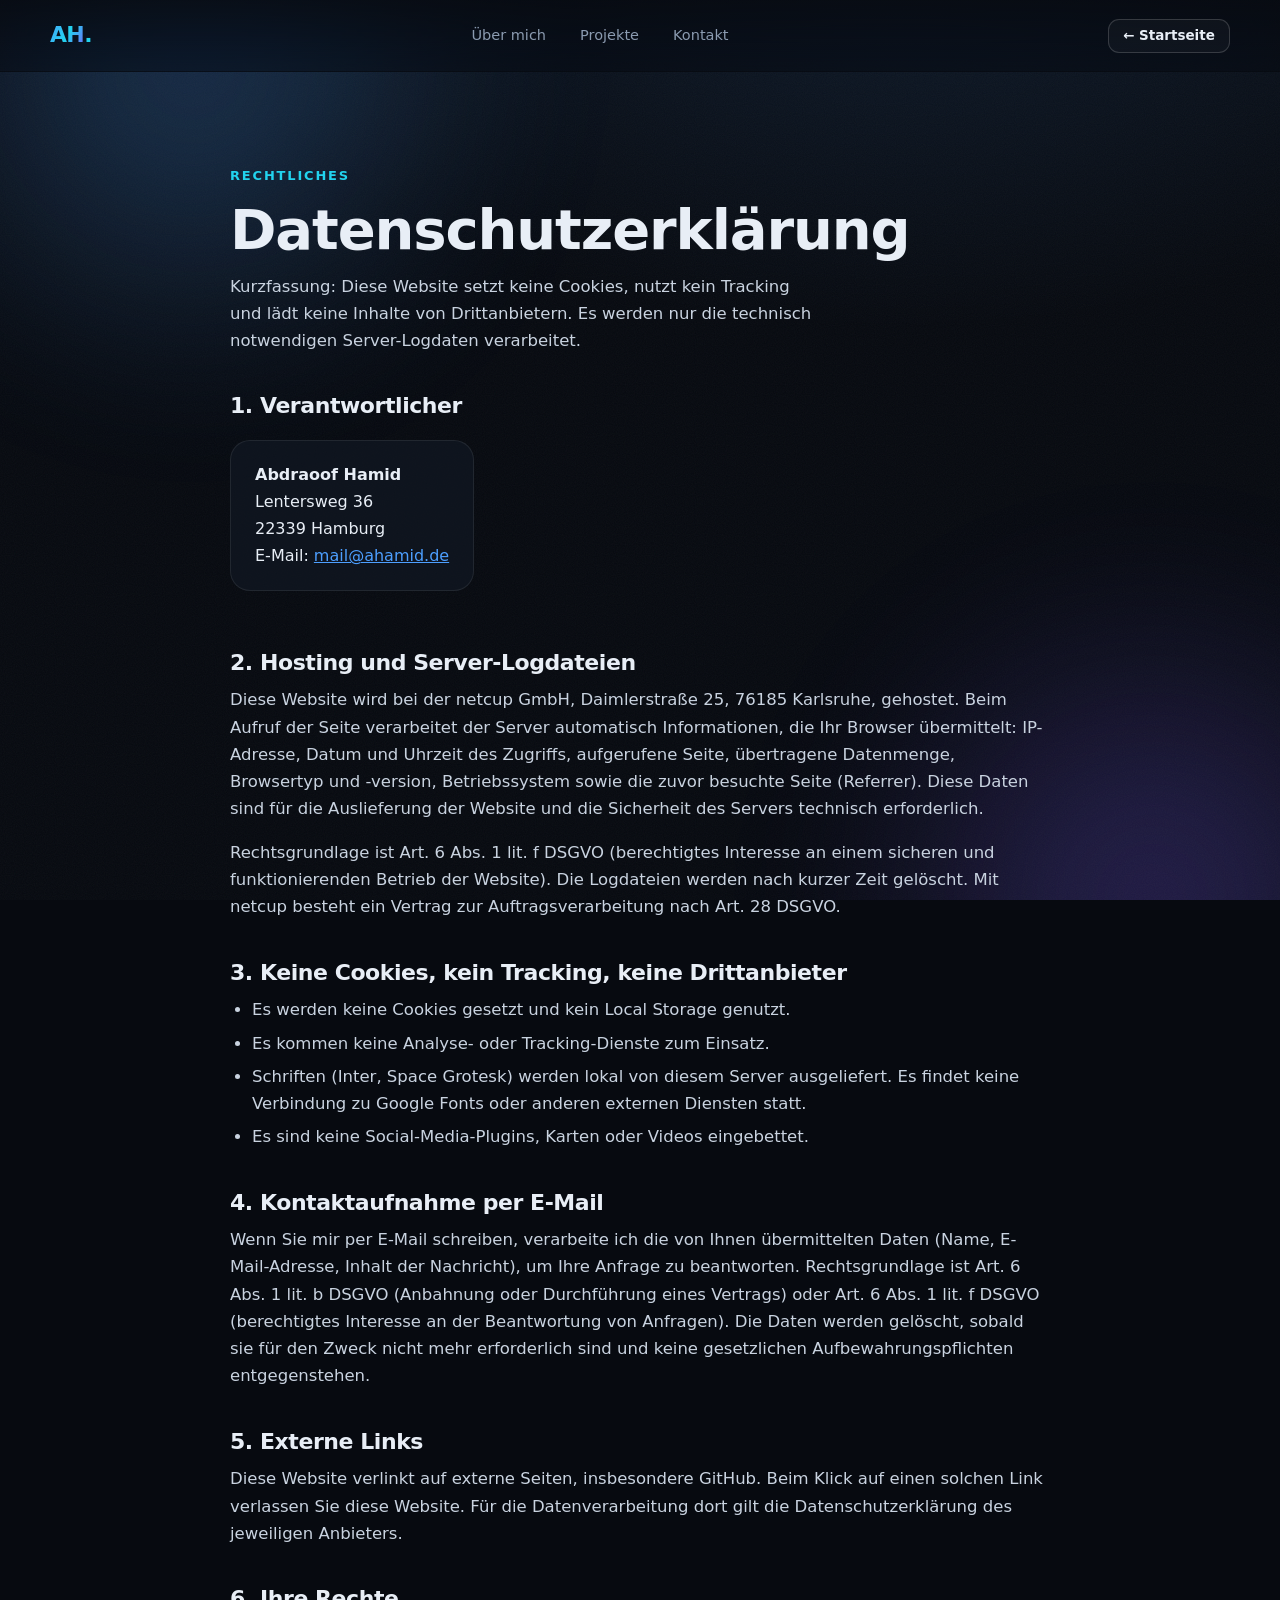
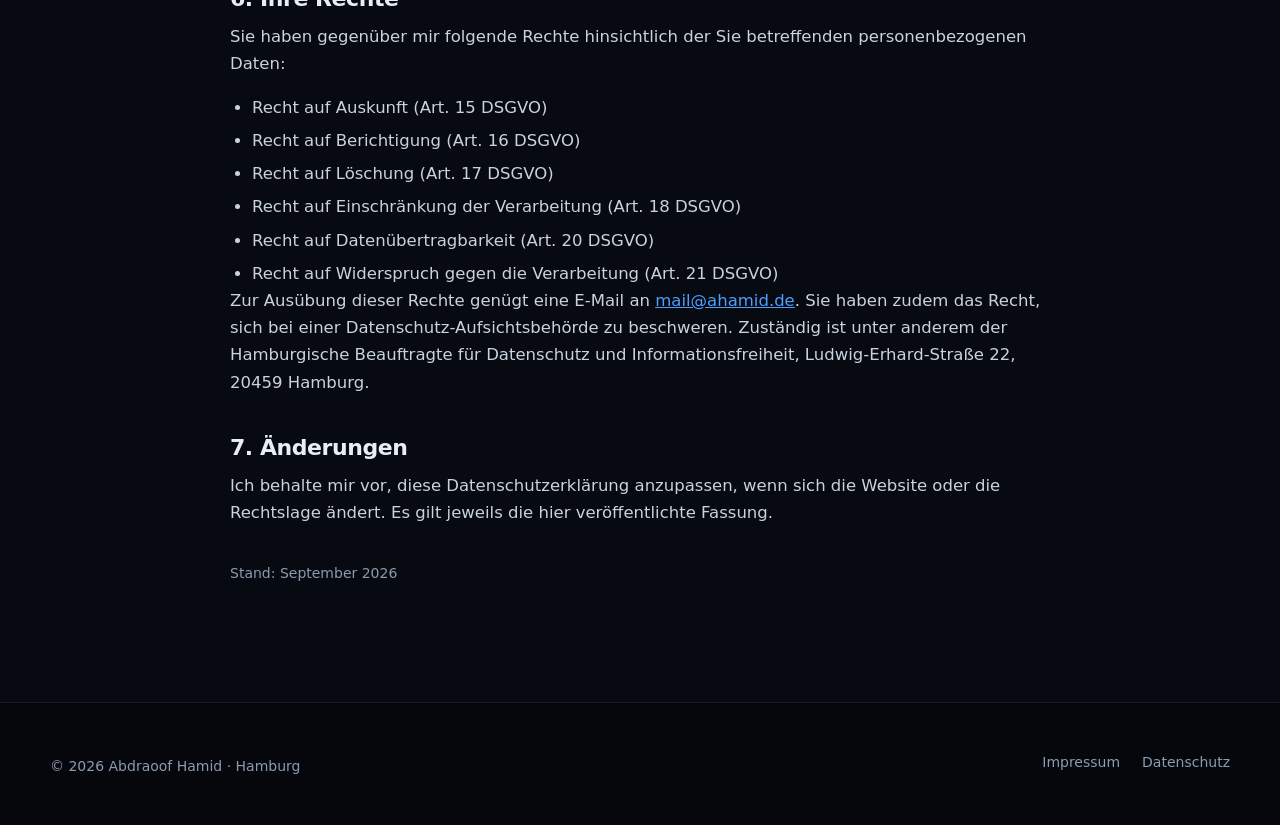
==== datenschutz.html @ 0a57de29 "Portfolio-Website ahamid.de Statische Seite ohne Framework: Hero mit Typewriter und Porträt, Skills," ====
<!doctype html>
<html lang="de">
<head>
<meta charset="utf-8">
<meta name="viewport" content="width=device-width, initial-scale=1">
<title>Datenschutzerklärung · Abdraoof Hamid</title>
<meta name="description" content="Datenschutzerklärung der Website ahamid.de: keine Cookies, kein Tracking, Schriften lokal gehostet.">
<meta name="robots" content="noindex, follow">
<meta name="theme-color" content="#070a10">
<link rel="canonical" href="https://ahamid.de/datenschutz.html">
<link rel="icon" href="/favicon.svg" type="image/svg+xml">
<link rel="stylesheet" href="/assets/css/fonts.css">
<link rel="stylesheet" href="/assets/css/style.css">
</head>
<body>
<a class="skip" href="#main">Zum Inhalt springen</a>
<div class="bg" aria-hidden="true"><div class="blob b1"></div><div class="blob b2"></div><div class="grain"></div></div>

<header class="nav">
  <div class="wrap nav-inner">
    <a class="logo" href="/" aria-label="Zur Startseite"><span class="logo-mark">AH</span><span class="logo-dot">.</span></a>
    <nav aria-label="Hauptnavigation">
      <ul class="menu">
        <li><a href="/#about">Über mich</a></li>
        <li><a href="/#projects">Projekte</a></li>
        <li><a href="/#contact">Kontakt</a></li>
      </ul>
    </nav>
    <div class="nav-actions"><a class="btn btn-ghost btn-sm" href="/">← Startseite</a></div>
  </div>
</header>

<main id="main" class="page">
  <div class="wrap">
    <span class="eyebrow">Rechtliches</span>
    <h1>Datenschutzerklärung</h1>
    <p class="lead">Kurzfassung: Diese Website setzt keine Cookies, nutzt kein Tracking und lädt keine Inhalte von Drittanbietern. Es werden nur die technisch notwendigen Server-Logdaten verarbeitet.</p>

    <h2>1. Verantwortlicher</h2>
    <address>
      <strong>Abdraoof Hamid</strong><br>
      Lentersweg 36<br>
      22339 Hamburg<br>
      E-Mail: <a href="mailto:mail@ahamid.de">mail@ahamid.de</a>
    </address>

    <h2>2. Hosting und Server-Logdateien</h2>
    <p>Diese Website wird bei der netcup GmbH, Daimlerstraße 25, 76185 Karlsruhe, gehostet. Beim Aufruf der Seite verarbeitet der Server automatisch Informationen, die Ihr Browser übermittelt: IP-Adresse, Datum und Uhrzeit des Zugriffs, aufgerufene Seite, übertragene Datenmenge, Browsertyp und -version, Betriebssystem sowie die zuvor besuchte Seite (Referrer). Diese Daten sind für die Auslieferung der Website und die Sicherheit des Servers technisch erforderlich.</p>
    <p>Rechtsgrundlage ist Art. 6 Abs. 1 lit. f DSGVO (berechtigtes Interesse an einem sicheren und funktionierenden Betrieb der Website). Die Logdateien werden nach kurzer Zeit gelöscht. Mit netcup besteht ein Vertrag zur Auftragsverarbeitung nach Art. 28 DSGVO.</p>

    <h2>3. Keine Cookies, kein Tracking, keine Drittanbieter</h2>
    <ul>
      <li>Es werden keine Cookies gesetzt und kein Local Storage genutzt.</li>
      <li>Es kommen keine Analyse- oder Tracking-Dienste zum Einsatz.</li>
      <li>Schriften (Inter, Space Grotesk) werden lokal von diesem Server ausgeliefert. Es findet keine Verbindung zu Google Fonts oder anderen externen Diensten statt.</li>
      <li>Es sind keine Social-Media-Plugins, Karten oder Videos eingebettet.</li>
    </ul>

    <h2>4. Kontaktaufnahme per E-Mail</h2>
    <p>Wenn Sie mir per E-Mail schreiben, verarbeite ich die von Ihnen übermittelten Daten (Name, E-Mail-Adresse, Inhalt der Nachricht), um Ihre Anfrage zu beantworten. Rechtsgrundlage ist Art. 6 Abs. 1 lit. b DSGVO (Anbahnung oder Durchführung eines Vertrags) oder Art. 6 Abs. 1 lit. f DSGVO (berechtigtes Interesse an der Beantwortung von Anfragen). Die Daten werden gelöscht, sobald sie für den Zweck nicht mehr erforderlich sind und keine gesetzlichen Aufbewahrungspflichten entgegenstehen.</p>

    <h2>5. Externe Links</h2>
    <p>Diese Website verlinkt auf externe Seiten, insbesondere GitHub. Beim Klick auf einen solchen Link verlassen Sie diese Website. Für die Datenverarbeitung dort gilt die Datenschutzerklärung des jeweiligen Anbieters.</p>

    <h2>6. Ihre Rechte</h2>
    <p>Sie haben gegenüber mir folgende Rechte hinsichtlich der Sie betreffenden personenbezogenen Daten:</p>
    <ul>
      <li>Recht auf Auskunft (Art. 15 DSGVO)</li>
      <li>Recht auf Berichtigung (Art. 16 DSGVO)</li>
      <li>Recht auf Löschung (Art. 17 DSGVO)</li>
      <li>Recht auf Einschränkung der Verarbeitung (Art. 18 DSGVO)</li>
      <li>Recht auf Datenübertragbarkeit (Art. 20 DSGVO)</li>
      <li>Recht auf Widerspruch gegen die Verarbeitung (Art. 21 DSGVO)</li>
    </ul>
    <p>Zur Ausübung dieser Rechte genügt eine E-Mail an <a href="mailto:mail@ahamid.de">mail@ahamid.de</a>. Sie haben zudem das Recht, sich bei einer Datenschutz-Aufsichtsbehörde zu beschweren. Zuständig ist unter anderem der Hamburgische Beauftragte für Datenschutz und Informationsfreiheit, Ludwig-Erhard-Straße 22, 20459 Hamburg.</p>

    <h2>7. Änderungen</h2>
    <p>Ich behalte mir vor, diese Datenschutzerklärung anzupassen, wenn sich die Website oder die Rechtslage ändert. Es gilt jeweils die hier veröffentlichte Fassung.</p>

    <p class="updated">Stand: September 2026</p>
  </div>
</main>

<footer class="footer">
  <div class="wrap footer-inner">
    <p class="footer-note">© 2026 Abdraoof Hamid · Hamburg</p>
    <ul class="footer-links">
      <li><a href="/impressum.html">Impressum</a></li>
      <li><a href="/datenschutz.html">Datenschutz</a></li>
    </ul>
  </div>
</footer>
<script src="/assets/js/main.js" defer></script>
</body>
</html>
---- assets/css/fonts.css ----
/* Selbst gehostete Schriften (Google Fonts, OFL) - kein Request an Google. Variable Fonts, Latin-Subset. */
@font-face {
  font-family: 'Inter';
  font-style: normal;
  font-weight: 400 600;
  font-display: swap;
  src: url(../fonts/inter-latin.woff2) format('woff2');
  unicode-range: U+0000-00FF, U+0131, U+0152-0153, U+02BB-02BC, U+02C6, U+02DA, U+02DC, U+0304, U+0308, U+0329, U+2000-206F, U+20AC, U+2122, U+2191, U+2193, U+2212, U+2215, U+FEFF, U+FFFD;
}
@font-face {
  font-family: 'Space Grotesk';
  font-style: normal;
  font-weight: 500 700;
  font-display: swap;
  src: url(../fonts/space-grotesk-latin.woff2) format('woff2');
  unicode-range: U+0000-00FF, U+0131, U+0152-0153, U+02BB-02BC, U+02C6, U+02DA, U+02DC, U+0304, U+0308, U+0329, U+2000-206F, U+20AC, U+2122, U+2191, U+2193, U+2212, U+2215, U+FEFF, U+FFFD;
}
---- assets/css/style.css ----
/* ============================================================
   ahamid.de – Portfolio Abdraoof Hamid
   Dark, bold, animated. Effekte nur über transform/opacity,
   prefers-reduced-motion wird respektiert.
   ============================================================ */

:root {
  --bg: #070a10;
  --bg-2: #0b0f17;
  --panel: rgba(17, 24, 35, .72);
  --panel-solid: #111823;
  --ink: #e8eef6;
  --muted: #8b9bb0;
  --line: rgba(255, 255, 255, .08);
  --line-strong: rgba(255, 255, 255, .16);
  --accent: #4d9fff;
  --accent-2: #7c5cff;
  --accent-3: #22d3ee;
  --green: #34d399;
  --grad: linear-gradient(120deg, var(--accent) 0%, var(--accent-3) 50%, var(--accent-2) 100%);
  --radius: 20px;
  --radius-sm: 12px;
  --shadow: 0 30px 80px rgba(0, 0, 0, .45);
  --font-display: 'Space Grotesk', ui-sans-serif, system-ui, -apple-system, 'Segoe UI', Roboto, sans-serif;
  --font-body: 'Inter', ui-sans-serif, system-ui, -apple-system, 'Segoe UI', Roboto, sans-serif;
  --ease: cubic-bezier(.22, 1, .36, 1);
  --nav-h: 72px;
}

*, *::before, *::after { box-sizing: border-box; }
html { scroll-behavior: smooth; -webkit-text-size-adjust: 100%; }
@media (prefers-reduced-motion: reduce) { html { scroll-behavior: auto; } }

body {
  margin: 0;
  background: var(--bg);
  color: var(--ink);
  font: 400 16px/1.65 var(--font-body);
  overflow-x: hidden;
  min-height: 100vh;
}
body.no-cursor, body.no-cursor a, body.no-cursor button { cursor: none; }

img { max-width: 100%; display: block; }
a { color: inherit; }
h1, h2, h3 { font-family: var(--font-display); letter-spacing: -.02em; line-height: 1.08; margin: 0; }
h2 { font-size: clamp(30px, 4.6vw, 52px); font-weight: 700; }
h3 { font-size: clamp(19px, 2vw, 24px); font-weight: 700; }
p { margin: 0 0 1em; }
ul, ol { margin: 0; padding: 0; list-style: none; }
code { font-family: ui-monospace, SFMono-Regular, Menlo, Consolas, monospace; font-size: .92em; background: rgba(255,255,255,.06); padding: .1em .4em; border-radius: 6px; }

.wrap { width: min(1180px, 100% - 48px); margin-inline: auto; }
@media (max-width: 640px) { .wrap { width: min(1180px, 100% - 32px); } }

.grad {
  background: var(--grad);
  -webkit-background-clip: text;
  background-clip: text;
  color: transparent;
  background-size: 200% 200%;
  animation: gradShift 8s ease infinite;
}
@keyframes gradShift { 0%,100% { background-position: 0% 50%; } 50% { background-position: 100% 50%; } }

.skip {
  position: absolute; left: 16px; top: -60px; z-index: 100;
  background: var(--accent); color: #fff; padding: 10px 14px; border-radius: 10px; text-decoration: none;
  transition: top .2s;
}
.skip:focus { top: 16px; }

:focus-visible { outline: 2px solid var(--accent); outline-offset: 3px; border-radius: 6px; }

/* ---------- Scroll-Fortschritt ---------- */
.progress { position: fixed; inset: 0 0 auto 0; height: 3px; z-index: 90; background: transparent; }
.progress span { display: block; height: 100%; width: 100%; background: var(--grad); transform-origin: left; transform: scaleX(0); }

/* ---------- Custom Cursor ---------- */
.cursor {
  position: fixed; left: 0; top: 0; z-index: 95; pointer-events: none;
  width: 22px; height: 22px; border-radius: 50%;
  border: 1.5px solid rgba(77, 159, 255, .9);
  transform: translate(-50%, -50%);
  transition: width .25s var(--ease), height .25s var(--ease), background .25s, border-color .25s;
  mix-blend-mode: screen; display: none;
}
.cursor::after {
  content: ""; position: absolute; inset: -18px; border-radius: 50%;
  background: radial-gradient(circle, rgba(77,159,255,.28), transparent 70%);
}
.cursor.is-hover { width: 56px; height: 56px; background: rgba(77,159,255,.12); border-color: rgba(34,211,238,.9); }
@media (pointer: fine) { body.no-cursor .cursor { display: block; } }

/* ---------- Hintergrund ---------- */
.bg { position: fixed; inset: 0; z-index: -1; overflow: hidden; background: radial-gradient(1200px 700px at 70% -10%, rgba(77,159,255,.12), transparent 60%), var(--bg); }
.blob {
  position: absolute; width: 60vmax; height: 60vmax; border-radius: 50%;
  filter: blur(90px); opacity: .32; will-change: transform;
  animation: drift 26s ease-in-out infinite alternate;
}
.b1 { background: radial-gradient(circle, #4d9fff, transparent 60%); top: -25vmax; left: -15vmax; }
.b2 { background: radial-gradient(circle, #7c5cff, transparent 60%); bottom: -30vmax; right: -20vmax; animation-duration: 32s; animation-delay: -8s; }
.b3 { background: radial-gradient(circle, #22d3ee, transparent 60%); top: 30%; left: 55%; width: 40vmax; height: 40vmax; opacity: .18; animation-duration: 38s; animation-delay: -16s; }
@keyframes drift {
  0% { transform: translate3d(0,0,0) scale(1); }
  50% { transform: translate3d(8vw, -6vh, 0) scale(1.12); }
  100% { transform: translate3d(-6vw, 8vh, 0) scale(.95); }
}
#net { position: absolute; inset: 0; width: 100%; height: 100%; opacity: .55; }
.grain {
  position: absolute; inset: -50%; opacity: .045; pointer-events: none;
  background-image: url("data:image/svg+xml,%3Csvg xmlns='http://www.w3.org/2000/svg' width='160' height='160'%3E%3Cfilter id='n'%3E%3CfeTurbulence type='fractalNoise' baseFrequency='.9' numOctaves='2' stitchTiles='stitch'/%3E%3C/filter%3E%3Crect width='100%25' height='100%25' filter='url(%23n)'/%3E%3C/svg%3E");
  animation: grain 1.2s steps(6) infinite;
}
@keyframes grain { 0%,100% { transform: translate(0,0); } 20% { transform: translate(-3%,2%); } 40% { transform: translate(2%,-4%); } 60% { transform: translate(-4%,-1%); } 80% { transform: translate(3%,3%); } }

/* ---------- Navigation ---------- */
.nav {
  position: sticky; top: 0; z-index: 80; height: var(--nav-h);
  backdrop-filter: blur(16px) saturate(140%); -webkit-backdrop-filter: blur(16px) saturate(140%);
  background: linear-gradient(to bottom, rgba(7,10,16,.85), rgba(7,10,16,.55));
  border-bottom: 1px solid transparent;
  transition: border-color .3s, background .3s;
}
.nav.scrolled { border-bottom-color: var(--line); background: rgba(7,10,16,.82); }
.nav-inner { height: 100%; display: flex; align-items: center; justify-content: space-between; gap: 24px; }
.logo { display: inline-flex; align-items: baseline; text-decoration: none; font-family: var(--font-display); font-weight: 700; font-size: 22px; letter-spacing: -.03em; }
.logo-mark { background: var(--grad); -webkit-background-clip: text; background-clip: text; color: transparent; }
.logo-dot { color: var(--accent-3); }
.menu { display: flex; gap: 6px; }
.menu a {
  display: block; padding: 10px 14px; border-radius: 10px; text-decoration: none; color: var(--muted);
  font-weight: 500; font-size: 14.5px; position: relative; transition: color .2s, background .2s;
}
.menu a:hover, .menu a.active { color: var(--ink); background: rgba(255,255,255,.05); }
.menu a.active::after { content: ""; position: absolute; left: 14px; right: 14px; bottom: 5px; height: 2px; border-radius: 2px; background: var(--grad); }
.nav-actions { display: flex; align-items: center; gap: 10px; }
.burger { display: none; width: 44px; height: 44px; border: 1px solid var(--line); background: transparent; border-radius: 12px; flex-direction: column; gap: 5px; align-items: center; justify-content: center; cursor: pointer; }
.burger span { width: 20px; height: 2px; background: var(--ink); border-radius: 2px; transition: transform .3s var(--ease), opacity .2s; }
.burger[aria-expanded="true"] span:nth-child(1) { transform: translateY(7px) rotate(45deg); }
.burger[aria-expanded="true"] span:nth-child(2) { opacity: 0; }
.burger[aria-expanded="true"] span:nth-child(3) { transform: translateY(-7px) rotate(-45deg); }

@media (max-width: 900px) {
  .burger { display: flex; }
  .menu {
    position: fixed; top: var(--nav-h); left: 0; right: 0; flex-direction: column; gap: 4px;
    padding: 16px 20px 24px; background: rgba(7,10,16,.96); border-bottom: 1px solid var(--line);
    transform: translateY(-8px); opacity: 0; pointer-events: none; transition: opacity .25s, transform .25s var(--ease);
  }
  .menu.open { opacity: 1; transform: none; pointer-events: auto; }
  .menu a { font-size: 18px; padding: 14px 16px; }
  .nav-actions .btn { display: none; }
}

/* ---------- Buttons ---------- */
.btn {
  display: inline-flex; align-items: center; gap: 10px; text-decoration: none; cursor: pointer;
  font: 600 15px/1 var(--font-body); color: var(--ink);
  padding: 14px 22px; border-radius: 14px; border: 1px solid var(--line-strong); background: rgba(255,255,255,.03);
  transition: transform .25s var(--ease), border-color .25s, background .25s, box-shadow .25s;
  will-change: transform; position: relative; overflow: hidden;
}
.btn svg { width: 18px; height: 18px; }
.btn:hover { border-color: var(--accent); background: rgba(77,159,255,.08); transform: translateY(-2px); }
.btn-primary { background: var(--grad); border-color: transparent; color: #fff; box-shadow: 0 12px 30px rgba(77,159,255,.28); }
.btn-primary:hover { box-shadow: 0 18px 40px rgba(77,159,255,.4); background: var(--grad); }
.btn-primary::before {
  content: ""; position: absolute; inset: 0; background: linear-gradient(115deg, transparent 30%, rgba(255,255,255,.45) 50%, transparent 70%);
  transform: translateX(-120%); transition: transform .8s var(--ease);
}
.btn-primary:hover::before { transform: translateX(120%); }
.btn-sm { padding: 9px 14px; font-size: 13.5px; border-radius: 11px; }
.btn-lg { padding: 18px 28px; font-size: 16.5px; border-radius: 16px; }
.btn .arrow { transition: transform .25s var(--ease); }
.btn:hover .arrow { transform: translateX(4px); }

/* ---------- Hero ---------- */
.hero { position: relative; min-height: calc(100vh - var(--nav-h)); display: flex; align-items: center; padding: 56px 0 80px; }
.hero-grid { display: grid; grid-template-columns: 1.15fr .85fr; gap: 48px; align-items: center; }
.pill {
  display: inline-flex; align-items: center; gap: 10px; font-size: 13px; font-weight: 500; letter-spacing: .02em;
  color: var(--muted); border: 1px solid var(--line); border-radius: 999px; padding: 8px 14px 8px 10px; margin-bottom: 26px;
  background: rgba(255,255,255,.03);
}
.pulse { width: 9px; height: 9px; border-radius: 50%; background: var(--green); box-shadow: 0 0 0 0 rgba(52,211,153,.6); animation: pulse 2s infinite; }
@keyframes pulse { 0% { box-shadow: 0 0 0 0 rgba(52,211,153,.6); } 70% { box-shadow: 0 0 0 10px rgba(52,211,153,0); } 100% { box-shadow: 0 0 0 0 rgba(52,211,153,0); } }
.hero h1 { font-size: clamp(48px, 8.4vw, 104px); font-weight: 700; line-height: .95; margin-bottom: 22px; }
.role { font-family: var(--font-display); font-size: clamp(20px, 2.6vw, 30px); font-weight: 500; margin: 0 0 22px; display: flex; align-items: center; flex-wrap: wrap; gap: 0 12px; min-height: 1.4em; }
.role-fixed { color: var(--muted); }
.type { color: var(--ink); }
.caret { display: inline-block; width: 3px; height: 1.1em; background: var(--accent-3); margin-left: 2px; animation: blink 1s steps(2) infinite; border-radius: 2px; }
@keyframes blink { 50% { opacity: 0; } }
.lead { color: var(--muted); font-size: clamp(16px, 1.4vw, 18.5px); max-width: 56ch; }
.cta { display: flex; flex-wrap: wrap; gap: 12px; margin: 30px 0 38px; }
.hero-meta { display: flex; flex-wrap: wrap; gap: 28px 40px; }
.hero-meta li { display: flex; flex-direction: column; gap: 2px; }
.hero-meta strong { font-family: var(--font-display); font-size: 20px; }
.hero-meta span { color: var(--muted); font-size: 13.5px; }

.hero-visual { position: relative; display: grid; place-items: center; min-height: 480px; }
.portrait {
  position: relative; width: min(380px, 80vw); aspect-ratio: 1; border-radius: 32px; overflow: hidden;
  box-shadow: var(--shadow); transform-style: preserve-3d;
}
.portrait img { width: 100%; height: 100%; object-fit: cover; }
.portrait-ring {
  position: absolute; inset: -2px; border-radius: 34px; padding: 2px; z-index: 2; pointer-events: none;
  background: conic-gradient(from var(--a, 0deg), var(--accent), var(--accent-2), var(--accent-3), var(--accent));
  -webkit-mask: linear-gradient(#000 0 0) content-box, linear-gradient(#000 0 0); mask: linear-gradient(#000 0 0) content-box, linear-gradient(#000 0 0);
  -webkit-mask-composite: xor; mask-composite: exclude;
  animation: spin 6s linear infinite;
}
@property --a { syntax: '<angle>'; inherits: false; initial-value: 0deg; }
@keyframes spin { to { --a: 360deg; } }
.shine {
  position: absolute; inset: 0; z-index: 3; pointer-events: none;
  background: linear-gradient(115deg, transparent 35%, rgba(255,255,255,.22) 50%, transparent 65%);
  transform: translateX(-120%); animation: shineSweep 6s var(--ease) infinite 1.5s;
}
@keyframes shineSweep { 0%, 60% { transform: translateX(-120%); } 85%, 100% { transform: translateX(120%); } }

.float {
  position: absolute; z-index: 4; animation: floaty 6s ease-in-out infinite;
  box-shadow: 0 20px 40px rgba(0,0,0,.4);
}
.chip {
  display: inline-flex; align-items: center; gap: 8px; padding: 10px 14px; border-radius: 999px;
  background: rgba(17,24,35,.9); border: 1px solid var(--line-strong); font-weight: 600; font-size: 14px;
  backdrop-filter: blur(10px);
}
.chip .ico { font-size: 16px; }
.c1 { top: 6%; left: -4%; animation-delay: -1s; }
.c2 { top: 18%; right: 0; animation-delay: -3s; }
.c3 { bottom: 22%; left: -10%; animation-delay: -2s; }
.c4 { bottom: 8%; right: 2%; animation-delay: -4.5s; }
.card-mini {
  display: flex; flex-direction: column; gap: 2px; padding: 14px 18px; border-radius: 16px;
  background: rgba(17,24,35,.92); border: 1px solid var(--line-strong); backdrop-filter: blur(10px);
}
.c5 { top: 58%; right: -2%; animation-delay: -5.5s; }
.mini-label { font-size: 11px; letter-spacing: .08em; text-transform: uppercase; color: var(--accent-3); font-weight: 600; }
.card-mini strong { font-family: var(--font-display); font-size: 18px; }
.mini-sub { color: var(--muted); font-size: 12.5px; }
@keyframes floaty { 0%,100% { transform: translateY(0) rotate(-1deg); } 50% { transform: translateY(-14px) rotate(1deg); } }

.scroll-cue {
  position: absolute; left: 50%; bottom: 22px; transform: translateX(-50%);
  width: 26px; height: 42px; border: 2px solid var(--line-strong); border-radius: 14px; display: grid; place-items: start center; padding-top: 6px;
}
.scroll-cue span { width: 4px; height: 8px; border-radius: 2px; background: var(--accent); animation: cue 1.8s ease-in-out infinite; }
@keyframes cue { 0% { transform: translateY(0); opacity: 1; } 100% { transform: translateY(14px); opacity: 0; } }

@media (max-width: 960px) {
  .hero { padding: 40px 0 70px; min-height: 0; }
  .hero-grid { grid-template-columns: 1fr; gap: 40px; }
  .hero-visual { order: -1; min-height: 0; padding: 20px 0 10px; }
  .portrait { width: min(280px, 70vw); }
  .c1 { left: 4%; } .c3 { left: 0; } .c2 { right: 0; } .c5 { right: 0; top: 64%; } .c4 { right: 8%; }
  .scroll-cue { display: none; }
}
@media (max-width: 520px) { .c3, .c4 { display: none; } .card-mini { padding: 10px 14px; } }

/* ---------- Marquee ---------- */
.marquee { overflow: hidden; border-block: 1px solid var(--line); background: rgba(255,255,255,.02); padding: 16px 0; -webkit-mask: linear-gradient(90deg, transparent, #000 10%, #000 90%, transparent); mask: linear-gradient(90deg, transparent, #000 10%, #000 90%, transparent); }
.marquee-track { display: flex; gap: 28px; width: max-content; animation: marquee 40s linear infinite; font-family: var(--font-display); font-weight: 500; font-size: 15px; color: var(--muted); white-space: nowrap; }
.marquee-track i { color: var(--accent); font-style: normal; }
.marquee:hover .marquee-track { animation-play-state: paused; }
@keyframes marquee { to { transform: translateX(-50%); } }

/* ---------- Sections ---------- */
.section { padding: clamp(80px, 10vw, 140px) 0; position: relative; }
.section-head { max-width: 760px; margin-bottom: clamp(36px, 5vw, 64px); }
.eyebrow { display: inline-block; font-family: var(--font-display); font-size: 13px; letter-spacing: .14em; text-transform: uppercase; color: var(--accent-3); margin-bottom: 14px; font-weight: 600; }
.section-sub { color: var(--muted); margin-top: 14px; font-size: 17px; }

/* ---------- Reveal ---------- */
.reveal { opacity: 0; transform: translateY(28px); transition: opacity .8s var(--ease), transform .8s var(--ease); }
.reveal.in { opacity: 1; transform: none; }
.d1 { transition-delay: .08s; } .d2 { transition-delay: .16s; } .d3 { transition-delay: .24s; } .d4 { transition-delay: .32s; } .d5 { transition-delay: .4s; }

/* ---------- Karten / Tilt ---------- */
.tilt { transform-style: preserve-3d; will-change: transform; transition: transform .35s var(--ease), box-shadow .35s; }
.tilt.is-tilting { transition: none; }
.card-base, .skill, .stat, .tl-card, .project, .edu {
  background: var(--panel); border: 1px solid var(--line); border-radius: var(--radius);
  backdrop-filter: blur(12px); -webkit-backdrop-filter: blur(12px);
  position: relative; overflow: hidden;
}
.skill::before, .stat::before, .tl-card::before, .project::before, .edu::before {
  content: ""; position: absolute; inset: 0; pointer-events: none; opacity: 0; transition: opacity .35s;
  background: radial-gradient(600px circle at var(--mx, 50%) var(--my, 50%), rgba(77,159,255,.14), transparent 40%);
}
.skill:hover::before, .stat:hover::before, .tl-card:hover::before, .project:hover::before, .edu:hover::before { opacity: 1; }

/* ---------- Über mich ---------- */
.about-grid { display: grid; grid-template-columns: 1.2fr .8fr; gap: 48px; align-items: start; }
.about-text p { font-size: 17.5px; color: #c9d3e0; }
.about-text a { color: var(--accent); text-decoration: none; border-bottom: 1px solid rgba(77,159,255,.4); }
.facts { display: grid; grid-template-columns: repeat(2, 1fr); gap: 12px; margin-top: 28px; }
.fact { padding: 14px 16px; border-radius: var(--radius-sm); border: 1px solid var(--line); background: rgba(255,255,255,.02); display: flex; flex-direction: column; gap: 2px; }
.fact-k { font-size: 12px; letter-spacing: .08em; text-transform: uppercase; color: var(--muted); }
.fact-v { font-weight: 600; font-size: 15px; }
.stats { display: grid; grid-template-columns: repeat(2, 1fr); gap: 14px; }
.stat { padding: 26px 22px; display: flex; flex-direction: column; gap: 8px; }
.num { font-family: var(--font-display); font-size: clamp(38px, 4vw, 54px); font-weight: 700; line-height: 1; background: var(--grad); -webkit-background-clip: text; background-clip: text; color: transparent; }
.stat-l { color: var(--muted); font-size: 14px; line-height: 1.45; }
@media (max-width: 900px) { .about-grid { grid-template-columns: 1fr; } }
@media (max-width: 480px) { .facts, .stats { grid-template-columns: 1fr; } }

/* ---------- Skills ---------- */
.skills-grid { display: grid; grid-template-columns: repeat(3, 1fr); gap: 18px; }
.skill { padding: 28px 26px; }
.skill-ico { font-size: 28px; margin-bottom: 14px; width: 54px; height: 54px; display: grid; place-items: center; border-radius: 16px; background: rgba(77,159,255,.1); border: 1px solid rgba(77,159,255,.2); }
.skill h3 { margin-bottom: 14px; font-size: 20px; }
.tags { display: flex; flex-wrap: wrap; gap: 8px; }
.tags li { font-size: 13px; font-weight: 500; padding: 6px 11px; border-radius: 999px; border: 1px solid var(--line-strong); background: rgba(255,255,255,.03); transition: border-color .2s, transform .2s var(--ease), background .2s; }
.tags li:hover { border-color: var(--accent); background: rgba(77,159,255,.1); transform: translateY(-2px); }
.tags-dark li { background: rgba(0,0,0,.25); }
.langs li { display: flex; justify-content: space-between; padding: 10px 0; border-bottom: 1px solid var(--line); font-weight: 500; }
.langs li:last-child { border-bottom: 0; }
.langs em { font-style: normal; color: var(--muted); font-size: 14px; }
@media (max-width: 960px) { .skills-grid { grid-template-columns: repeat(2, 1fr); } }
@media (max-width: 600px) { .skills-grid { grid-template-columns: 1fr; } }

/* ---------- Timeline ---------- */
.timeline { position: relative; display: grid; gap: 22px; padding-left: 0; }
.timeline::before {
  content: ""; position: absolute; left: 156px; top: 0; bottom: 0; width: 2px; background: var(--line);
}
.timeline::after {
  content: ""; position: absolute; left: 156px; top: 0; width: 2px; height: var(--tl, 0%); background: var(--grad);
  box-shadow: 0 0 18px rgba(77,159,255,.6); transition: height .2s linear;
}
.tl-item { display: grid; grid-template-columns: 130px 1fr; gap: 52px; position: relative; }
.tl-item::before {
  content: ""; position: absolute; left: 150px; top: 26px; width: 14px; height: 14px; border-radius: 50%;
  background: var(--bg); border: 3px solid var(--accent); z-index: 2; box-shadow: 0 0 0 6px rgba(77,159,255,.15);
}
.tl-date { font-family: var(--font-display); font-weight: 600; color: var(--muted); padding-top: 24px; text-align: right; font-size: 15px; }
.tl-card { padding: 24px 26px; }
.tl-tag { display: inline-block; font-size: 11.5px; font-weight: 600; letter-spacing: .08em; text-transform: uppercase; color: var(--accent); background: rgba(77,159,255,.12); padding: 5px 10px; border-radius: 999px; margin-bottom: 12px; }
.tl-tag-ai { color: var(--accent-2); background: rgba(124,92,255,.14); }
.tl-tag-green { color: var(--green); background: rgba(52,211,153,.12); }
.tl-card h3 { font-size: 19px; margin-bottom: 4px; }
.tl-org { color: var(--muted); font-size: 14px; margin-bottom: 12px; }
.tl-card ul { display: grid; gap: 6px; }
.tl-card ul li { position: relative; padding-left: 18px; color: #c9d3e0; font-size: 15.5px; }
.tl-card ul li::before { content: ""; position: absolute; left: 0; top: .62em; width: 8px; height: 2px; background: var(--accent); border-radius: 2px; }
@media (max-width: 760px) {
  .timeline::before, .timeline::after { left: 8px; }
  .tl-item { grid-template-columns: 1fr; gap: 8px; padding-left: 34px; }
  .tl-item::before { left: 2px; top: 6px; }
  .tl-date { text-align: left; padding-top: 0; }
}

/* ---------- Projekte ---------- */
.projects { display: grid; grid-template-columns: repeat(3, 1fr); gap: 18px; }
.project { padding: 28px 26px; display: flex; flex-direction: column; gap: 14px; }
.project-featured { grid-column: span 3; display: grid; grid-template-columns: 1.1fr .9fr; gap: 20px 40px; padding: 36px; }
.project-featured > * { grid-column: 1; }
.project-featured .project-shot { grid-column: 2; grid-row: 1 / span 6; align-self: center; }
.project-glow { position: absolute; inset: auto -20% -40% auto; width: 60%; aspect-ratio: 1; border-radius: 50%; background: radial-gradient(circle, rgba(124,92,255,.35), transparent 60%); filter: blur(40px); pointer-events: none; }
.project-head { display: flex; justify-content: space-between; align-items: center; gap: 12px; }
.project-kind { font-size: 12px; font-weight: 600; letter-spacing: .1em; text-transform: uppercase; color: var(--accent-3); }
.project h3 { font-size: clamp(22px, 2.4vw, 34px); }
.project-lead { font-size: 17px; color: #c9d3e0; }
.project p { color: #c9d3e0; margin: 0; }
.project-points { display: grid; gap: 8px; }
.project-points li { position: relative; padding-left: 20px; color: #c9d3e0; font-size: 15.5px; }
.project-points li::before { content: "◆"; position: absolute; left: 0; top: 0; color: var(--accent); font-size: 10px; line-height: 2.3; }
.icon-link { width: 38px; height: 38px; display: grid; place-items: center; border-radius: 10px; border: 1px solid var(--line-strong); text-decoration: none; font-size: 18px; transition: border-color .2s, transform .2s var(--ease), background .2s; }
.icon-link:hover { border-color: var(--accent); background: rgba(77,159,255,.1); transform: translate(2px, -2px); }

.project-shot { position: relative; border-radius: 16px; border: 1px solid var(--line-strong); background: #0a0f18; overflow: hidden; box-shadow: var(--shadow); transform: translateZ(30px); }
.shot-bar { display: flex; gap: 6px; padding: 12px 14px; border-bottom: 1px solid var(--line); }
.shot-bar span { width: 10px; height: 10px; border-radius: 50%; background: rgba(255,255,255,.14); }
.shot-bar span:nth-child(1) { background: #ff5f57; } .shot-bar span:nth-child(2) { background: #febc2e; } .shot-bar span:nth-child(3) { background: #28c840; }
.shot-body { padding: 22px; display: grid; gap: 14px; }
.shot-line { height: 10px; border-radius: 6px; background: linear-gradient(90deg, rgba(255,255,255,.12), rgba(255,255,255,.05)); }
.w40 { width: 40%; } .w60 { width: 60%; } .w70 { width: 70%; } .w80 { width: 80%; }
.shot-chip { padding: 12px 14px; border-radius: 10px; background: rgba(77,159,255,.12); border: 1px solid rgba(77,159,255,.3); font-family: ui-monospace, Consolas, monospace; font-size: 13px; color: #cfe4ff; }
.shot-note { position: absolute; right: 12px; bottom: 12px; font-size: 11px; letter-spacing: .08em; text-transform: uppercase; color: var(--muted); border: 1px dashed var(--line-strong); padding: 4px 8px; border-radius: 6px; }

.project-roadmap { border-style: dashed; background: rgba(255,255,255,.015); }
.roadmap { display: grid; gap: 12px; }
.roadmap li { display: flex; flex-direction: column; gap: 2px; padding: 12px 14px; border-radius: var(--radius-sm); background: rgba(255,255,255,.03); border: 1px solid var(--line); }
.roadmap strong { font-size: 15px; }
.roadmap span { color: var(--muted); font-size: 13.5px; }
@media (max-width: 960px) {
  .projects { grid-template-columns: 1fr 1fr; }
  .project-featured { grid-column: span 2; grid-template-columns: 1fr; padding: 28px 24px; }
  .project-featured > *, .project-featured .project-shot { grid-column: 1; grid-row: auto; }
}
@media (max-width: 640px) { .projects { grid-template-columns: 1fr; } .project-featured { grid-column: span 1; } }

/* ---------- Bildung ---------- */
.edu-grid { display: grid; grid-template-columns: repeat(3, 1fr); gap: 18px; }
.edu { padding: 26px 24px; }
.edu-when { display: inline-block; font-family: var(--font-display); font-size: 13px; font-weight: 600; color: var(--accent); margin-bottom: 12px; }
.edu-cert .edu-when { color: var(--accent-2); }
.edu h3 { font-size: 19px; margin-bottom: 6px; }
.edu p { color: var(--muted); margin: 0; font-size: 15px; }
@media (max-width: 960px) { .edu-grid { grid-template-columns: 1fr 1fr; } }
@media (max-width: 600px) { .edu-grid { grid-template-columns: 1fr; } }

/* ---------- Kontakt ---------- */
.contact-card {
  position: relative; overflow: hidden; text-align: center; padding: clamp(48px, 7vw, 96px) clamp(24px, 5vw, 80px);
  border-radius: 32px; border: 1px solid var(--line-strong); background: linear-gradient(180deg, rgba(17,24,35,.9), rgba(11,15,23,.9));
}
.contact-glow { position: absolute; inset: -40% -20% auto -20%; height: 120%; background: radial-gradient(ellipse at 50% 0%, rgba(77,159,255,.28), transparent 60%); pointer-events: none; animation: breathe 7s ease-in-out infinite; }
@keyframes breathe { 0%,100% { opacity: .7; transform: scale(1); } 50% { opacity: 1; transform: scale(1.06); } }
.contact-card > * { position: relative; }
.contact-card .lead { margin: 18px auto 34px; }
.contact-actions { display: flex; flex-wrap: wrap; justify-content: center; gap: 12px; }
.contact-foot { color: var(--muted); font-size: 14px; margin: 28px 0 0; }

/* ---------- Footer ---------- */
.footer { border-top: 1px solid var(--line); padding: 40px 0 48px; background: rgba(0,0,0,.25); }
.footer-inner { display: flex; justify-content: space-between; gap: 24px; flex-wrap: wrap; align-items: flex-start; }
.footer-note { color: var(--muted); font-size: 14px; margin: 12px 0 0; line-height: 1.6; }
.footer-links { display: flex; flex-wrap: wrap; gap: 6px 22px; padding-top: 6px; }
.footer-links a { color: var(--muted); text-decoration: none; font-size: 14px; transition: color .2s; }
.footer-links a:hover { color: var(--ink); }

/* ---------- Toast ---------- */
.toast {
  position: fixed; left: 50%; bottom: 28px; transform: translate(-50%, 20px); opacity: 0; pointer-events: none; z-index: 99;
  background: var(--panel-solid); border: 1px solid var(--line-strong); color: var(--ink); padding: 12px 18px; border-radius: 12px; font-weight: 500; font-size: 14.5px;
  box-shadow: var(--shadow); transition: opacity .3s, transform .3s var(--ease);
}
.toast.show { opacity: 1; transform: translate(-50%, 0); }

/* ---------- Unterseiten (Impressum, Datenschutz, 404) ---------- */
.page { padding: clamp(48px, 7vw, 96px) 0 clamp(64px, 8vw, 120px); }
.page .wrap { max-width: 820px; }
.page h1 { font-size: clamp(34px, 5vw, 56px); font-weight: 700; margin-bottom: 12px; }
.page h2 { font-size: 22px; margin: 40px 0 12px; }
.page p, .page li { color: #c9d3e0; font-size: 16.5px; }
.page ul { list-style: disc; padding-left: 22px; display: grid; gap: 6px; }
.page a { color: var(--accent); }
.page .lead { margin-bottom: 8px; }
.page address { font-style: normal; line-height: 1.7; padding: 20px 24px; border-radius: var(--radius); border: 1px solid var(--line); background: var(--panel); display: inline-block; margin: 10px 0 20px; }
.page .back { display: inline-flex; margin-bottom: 28px; }
.page .updated { color: var(--muted); font-size: 14px; margin-top: 36px; }
.page-404 { text-align: center; min-height: calc(100vh - var(--nav-h) - 160px); display: grid; place-items: center; }
.page-404 .big { font-family: var(--font-display); font-size: clamp(96px, 20vw, 220px); font-weight: 700; line-height: 1; background: var(--grad); -webkit-background-clip: text; background-clip: text; color: transparent; }

/* ---------- Reduced Motion ---------- */
@media (prefers-reduced-motion: reduce) {
  *, *::before, *::after { animation-duration: .01ms !important; animation-iteration-count: 1 !important; transition-duration: .01ms !important; }
  .reveal { opacity: 1; transform: none; }
  .blob, .grain, #net, .shine, .cursor { display: none; }
  .marquee-track { animation: none; }
  .timeline::after { height: 100%; }
}
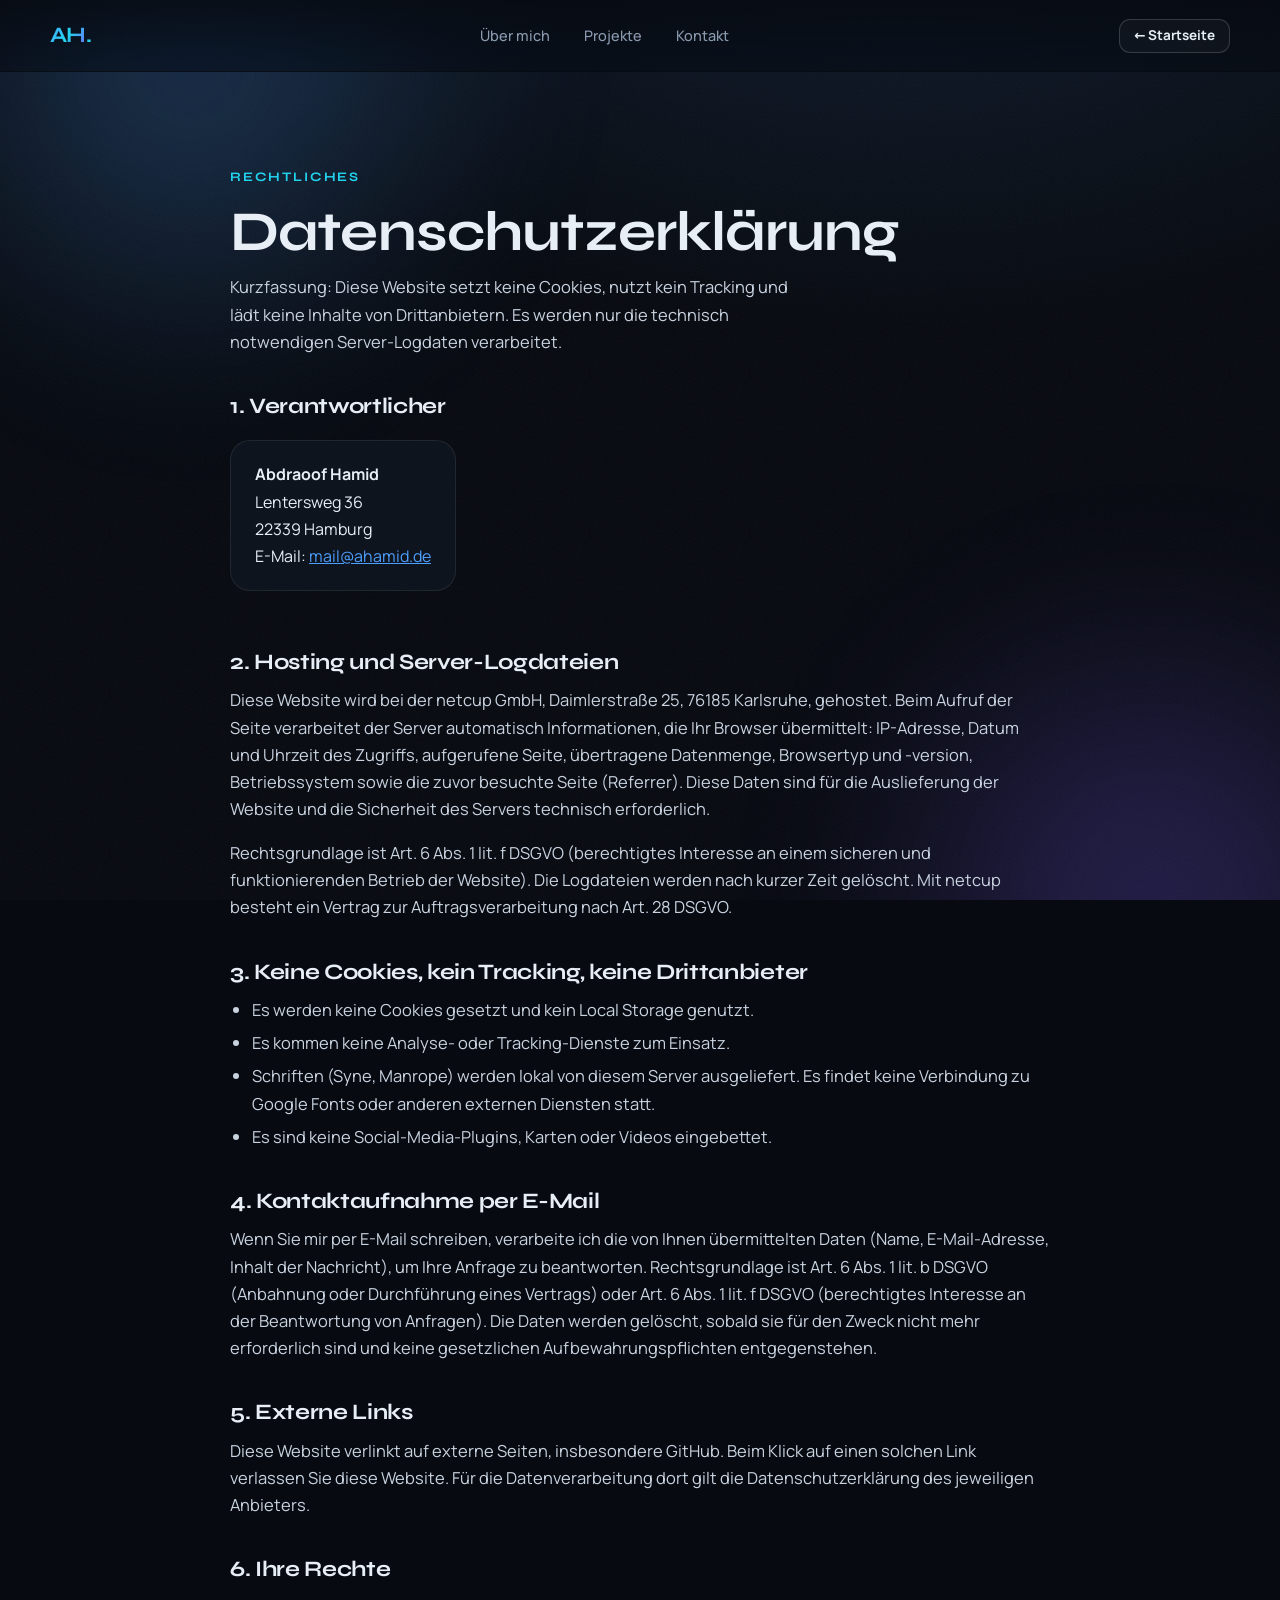
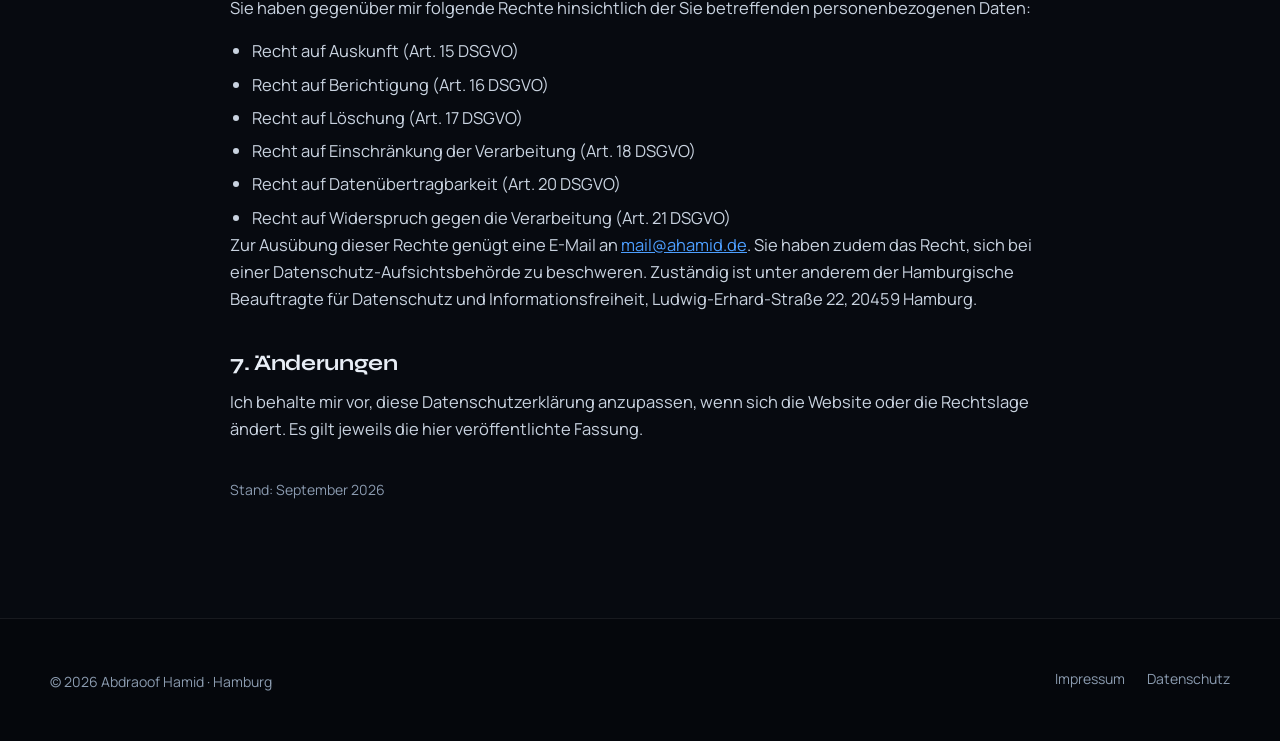
==== commit 2149d067: "Design-Pass: Syne + Manrope, SVG-Icons, JS-unabhängiger Hero - Schriften auf Syne (Display) und Manr" ====
--- a/datenschutz.html
+++ b/datenschutz.html
@@ -52,7 +52,7 @@
     <ul>
       <li>Es werden keine Cookies gesetzt und kein Local Storage genutzt.</li>
       <li>Es kommen keine Analyse- oder Tracking-Dienste zum Einsatz.</li>
-      <li>Schriften (Inter, Space Grotesk) werden lokal von diesem Server ausgeliefert. Es findet keine Verbindung zu Google Fonts oder anderen externen Diensten statt.</li>
+      <li>Schriften (Syne, Manrope) werden lokal von diesem Server ausgeliefert. Es findet keine Verbindung zu Google Fonts oder anderen externen Diensten statt.</li>
       <li>Es sind keine Social-Media-Plugins, Karten oder Videos eingebettet.</li>
     </ul>
 
--- a/assets/css/fonts.css
+++ b/assets/css/fonts.css
@@ -1,17 +1,17 @@
-/* Selbst gehostete Schriften (Google Fonts, OFL) - kein Request an Google. Variable Fonts, Latin-Subset. */
+/* Selbst gehostete Schriften (Google Fonts, SIL OFL 1.1) - kein Request an Google. Variable Fonts, Latin-Subset. */
 @font-face {
-  font-family: 'Inter';
+  font-family: 'Manrope';
   font-style: normal;
-  font-weight: 400 600;
+  font-weight: 400 800;
   font-display: swap;
-  src: url(../fonts/inter-latin.woff2) format('woff2');
+  src: url(../fonts/manrope-latin.woff2) format('woff2');
   unicode-range: U+0000-00FF, U+0131, U+0152-0153, U+02BB-02BC, U+02C6, U+02DA, U+02DC, U+0304, U+0308, U+0329, U+2000-206F, U+20AC, U+2122, U+2191, U+2193, U+2212, U+2215, U+FEFF, U+FFFD;
 }
 @font-face {
-  font-family: 'Space Grotesk';
+  font-family: 'Syne';
   font-style: normal;
-  font-weight: 500 700;
+  font-weight: 700 800;
   font-display: swap;
-  src: url(../fonts/space-grotesk-latin.woff2) format('woff2');
+  src: url(../fonts/syne-latin.woff2) format('woff2');
   unicode-range: U+0000-00FF, U+0131, U+0152-0153, U+02BB-02BC, U+02C6, U+02DA, U+02DC, U+0304, U+0308, U+0329, U+2000-206F, U+20AC, U+2122, U+2191, U+2193, U+2212, U+2215, U+FEFF, U+FFFD;
 }
--- a/assets/css/style.css
+++ b/assets/css/style.css
@@ -21,8 +21,8 @@
   --radius: 20px;
   --radius-sm: 12px;
   --shadow: 0 30px 80px rgba(0, 0, 0, .45);
-  --font-display: 'Space Grotesk', ui-sans-serif, system-ui, -apple-system, 'Segoe UI', Roboto, sans-serif;
-  --font-body: 'Inter', ui-sans-serif, system-ui, -apple-system, 'Segoe UI', Roboto, sans-serif;
+  --font-display: 'Syne', ui-sans-serif, system-ui, -apple-system, 'Segoe UI', Roboto, sans-serif;
+  --font-body: 'Manrope', ui-sans-serif, system-ui, -apple-system, 'Segoe UI', Roboto, sans-serif;
   --ease: cubic-bezier(.22, 1, .36, 1);
   --nav-h: 72px;
 }
@@ -43,7 +43,7 @@
 
 img { max-width: 100%; display: block; }
 a { color: inherit; }
-h1, h2, h3 { font-family: var(--font-display); letter-spacing: -.02em; line-height: 1.08; margin: 0; }
+h1, h2, h3 { font-family: var(--font-display); letter-spacing: -.015em; line-height: 1.06; margin: 0; }
 h2 { font-size: clamp(30px, 4.6vw, 52px); font-weight: 700; }
 h3 { font-size: clamp(19px, 2vw, 24px); font-weight: 700; }
 p { margin: 0 0 1em; }
@@ -157,7 +157,7 @@
 /* ---------- Buttons ---------- */
 .btn {
   display: inline-flex; align-items: center; gap: 10px; text-decoration: none; cursor: pointer;
-  font: 600 15px/1 var(--font-body); color: var(--ink);
+  font: 700 15px/1 var(--font-body); color: var(--ink);
   padding: 14px 22px; border-radius: 14px; border: 1px solid var(--line-strong); background: rgba(255,255,255,.03);
   transition: transform .25s var(--ease), border-color .25s, background .25s, box-shadow .25s;
   will-change: transform; position: relative; overflow: hidden;
@@ -177,7 +177,7 @@
 .btn:hover .arrow { transform: translateX(4px); }
 
 /* ---------- Hero ---------- */
-.hero { position: relative; min-height: calc(100vh - var(--nav-h)); display: flex; align-items: center; padding: 56px 0 80px; }
+.hero { position: relative; min-height: min(calc(100vh - var(--nav-h)), 860px); display: flex; align-items: center; padding: 56px 0 80px; }
 .hero-grid { display: grid; grid-template-columns: 1.15fr .85fr; gap: 48px; align-items: center; }
 .pill {
   display: inline-flex; align-items: center; gap: 10px; font-size: 13px; font-weight: 500; letter-spacing: .02em;
@@ -186,8 +186,8 @@
 }
 .pulse { width: 9px; height: 9px; border-radius: 50%; background: var(--green); box-shadow: 0 0 0 0 rgba(52,211,153,.6); animation: pulse 2s infinite; }
 @keyframes pulse { 0% { box-shadow: 0 0 0 0 rgba(52,211,153,.6); } 70% { box-shadow: 0 0 0 10px rgba(52,211,153,0); } 100% { box-shadow: 0 0 0 0 rgba(52,211,153,0); } }
-.hero h1 { font-size: clamp(48px, 8.4vw, 104px); font-weight: 700; line-height: .95; margin-bottom: 22px; }
-.role { font-family: var(--font-display); font-size: clamp(20px, 2.6vw, 30px); font-weight: 500; margin: 0 0 22px; display: flex; align-items: center; flex-wrap: wrap; gap: 0 12px; min-height: 1.4em; }
+.hero h1 { font-size: clamp(46px, 8vw, 100px); font-weight: 800; line-height: .94; letter-spacing: -.03em; margin-bottom: 22px; }
+.role { font-family: var(--font-display); font-size: clamp(20px, 2.6vw, 30px); font-weight: 700; margin: 0 0 22px; display: flex; align-items: center; flex-wrap: wrap; gap: 0 12px; min-height: 1.4em; }
 .role-fixed { color: var(--muted); }
 .type { color: var(--ink); }
 .caret { display: inline-block; width: 3px; height: 1.1em; background: var(--accent-3); margin-left: 2px; animation: blink 1s steps(2) infinite; border-radius: 2px; }
@@ -230,7 +230,7 @@
   background: rgba(17,24,35,.9); border: 1px solid var(--line-strong); font-weight: 600; font-size: 14px;
   backdrop-filter: blur(10px);
 }
-.chip .ico { font-size: 16px; }
+.chip .dot { width: 9px; height: 9px; border-radius: 50%; background: var(--grad); box-shadow: 0 0 10px rgba(77,159,255,.7); }
 .c1 { top: 6%; left: -4%; animation-delay: -1s; }
 .c2 { top: 18%; right: 0; animation-delay: -3s; }
 .c3 { bottom: 22%; left: -10%; animation-delay: -2s; }
@@ -275,9 +275,13 @@
 .eyebrow { display: inline-block; font-family: var(--font-display); font-size: 13px; letter-spacing: .14em; text-transform: uppercase; color: var(--accent-3); margin-bottom: 14px; font-weight: 600; }
 .section-sub { color: var(--muted); margin-top: 14px; font-size: 17px; }
 
-/* ---------- Reveal ---------- */
-.reveal { opacity: 0; transform: translateY(28px); transition: opacity .8s var(--ease), transform .8s var(--ease); }
-.reveal.in { opacity: 1; transform: none; }
+/* ---------- Reveal (nur wenn JS aktiv ist, sonst sofort sichtbar) ---------- */
+.js .reveal { opacity: 0; transform: translateY(28px); transition: opacity .8s var(--ease), transform .8s var(--ease); }
+.js .reveal.in { opacity: 1; transform: none; }
+/* Hero: reine CSS-Animation, unabhängig von JS */
+.rise { animation: rise .9s var(--ease) both; }
+@keyframes rise { from { opacity: 0; transform: translateY(26px); } to { opacity: 1; transform: none; } }
+.rise.d1 { animation-delay: .1s; } .rise.d2 { animation-delay: .2s; } .rise.d3 { animation-delay: .3s; } .rise.d4 { animation-delay: .4s; } .rise.d5 { animation-delay: .5s; }
 .d1 { transition-delay: .08s; } .d2 { transition-delay: .16s; } .d3 { transition-delay: .24s; } .d4 { transition-delay: .32s; } .d5 { transition-delay: .4s; }
 
 /* ---------- Karten / Tilt ---------- */
@@ -312,7 +316,8 @@
 /* ---------- Skills ---------- */
 .skills-grid { display: grid; grid-template-columns: repeat(3, 1fr); gap: 18px; }
 .skill { padding: 28px 26px; }
-.skill-ico { font-size: 28px; margin-bottom: 14px; width: 54px; height: 54px; display: grid; place-items: center; border-radius: 16px; background: rgba(77,159,255,.1); border: 1px solid rgba(77,159,255,.2); }
+.skill-ico { margin-bottom: 14px; width: 54px; height: 54px; display: grid; place-items: center; border-radius: 16px; background: rgba(77,159,255,.1); border: 1px solid rgba(77,159,255,.2); color: var(--accent-3); }
+.skill-ico svg { width: 26px; height: 26px; }
 .skill h3 { margin-bottom: 14px; font-size: 20px; }
 .tags { display: flex; flex-wrap: wrap; gap: 8px; }
 .tags li { font-size: 13px; font-weight: 500; padding: 6px 11px; border-radius: 999px; border: 1px solid var(--line-strong); background: rgba(255,255,255,.03); transition: border-color .2s, transform .2s var(--ease), background .2s; }
@@ -451,7 +456,8 @@
 /* ---------- Reduced Motion ---------- */
 @media (prefers-reduced-motion: reduce) {
   *, *::before, *::after { animation-duration: .01ms !important; animation-iteration-count: 1 !important; transition-duration: .01ms !important; }
-  .reveal { opacity: 1; transform: none; }
+  .js .reveal { opacity: 1; transform: none; }
+  .rise { animation: none; }
   .blob, .grain, #net, .shine, .cursor { display: none; }
   .marquee-track { animation: none; }
   .timeline::after { height: 100%; }
